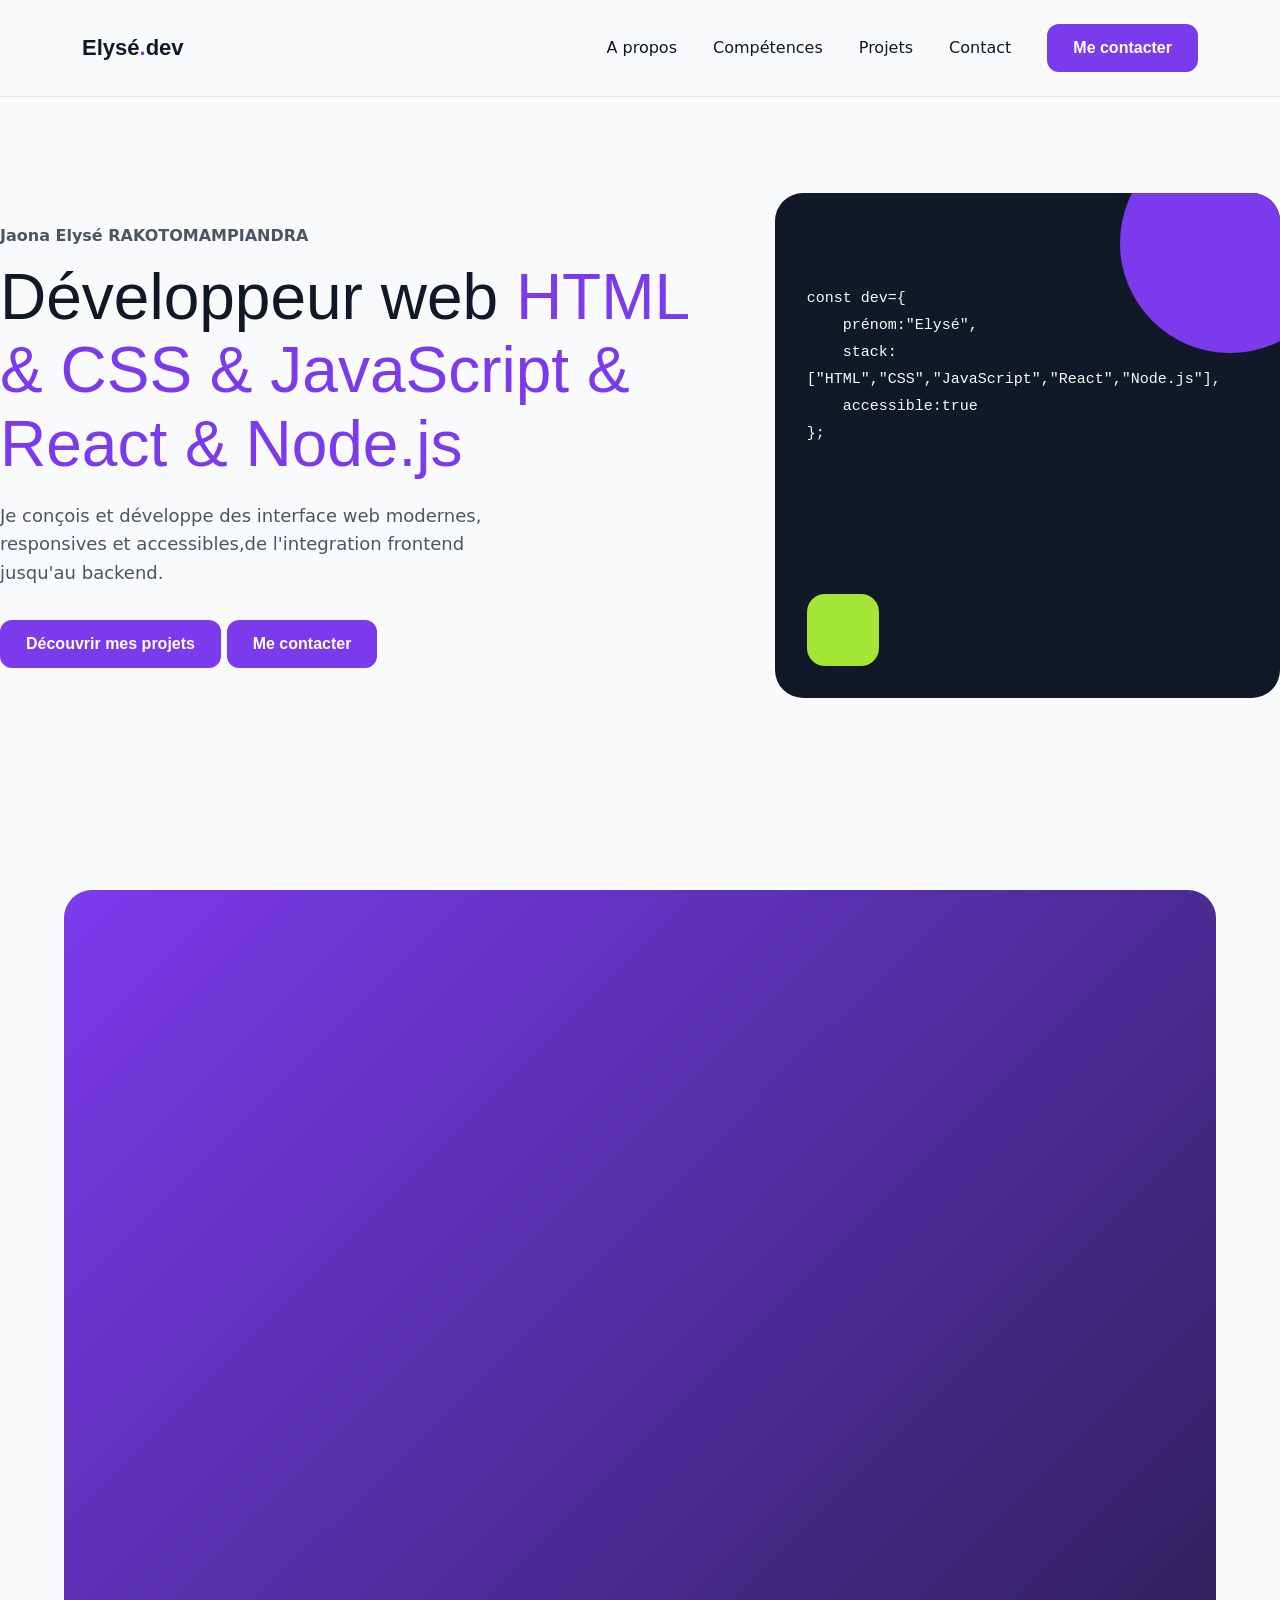
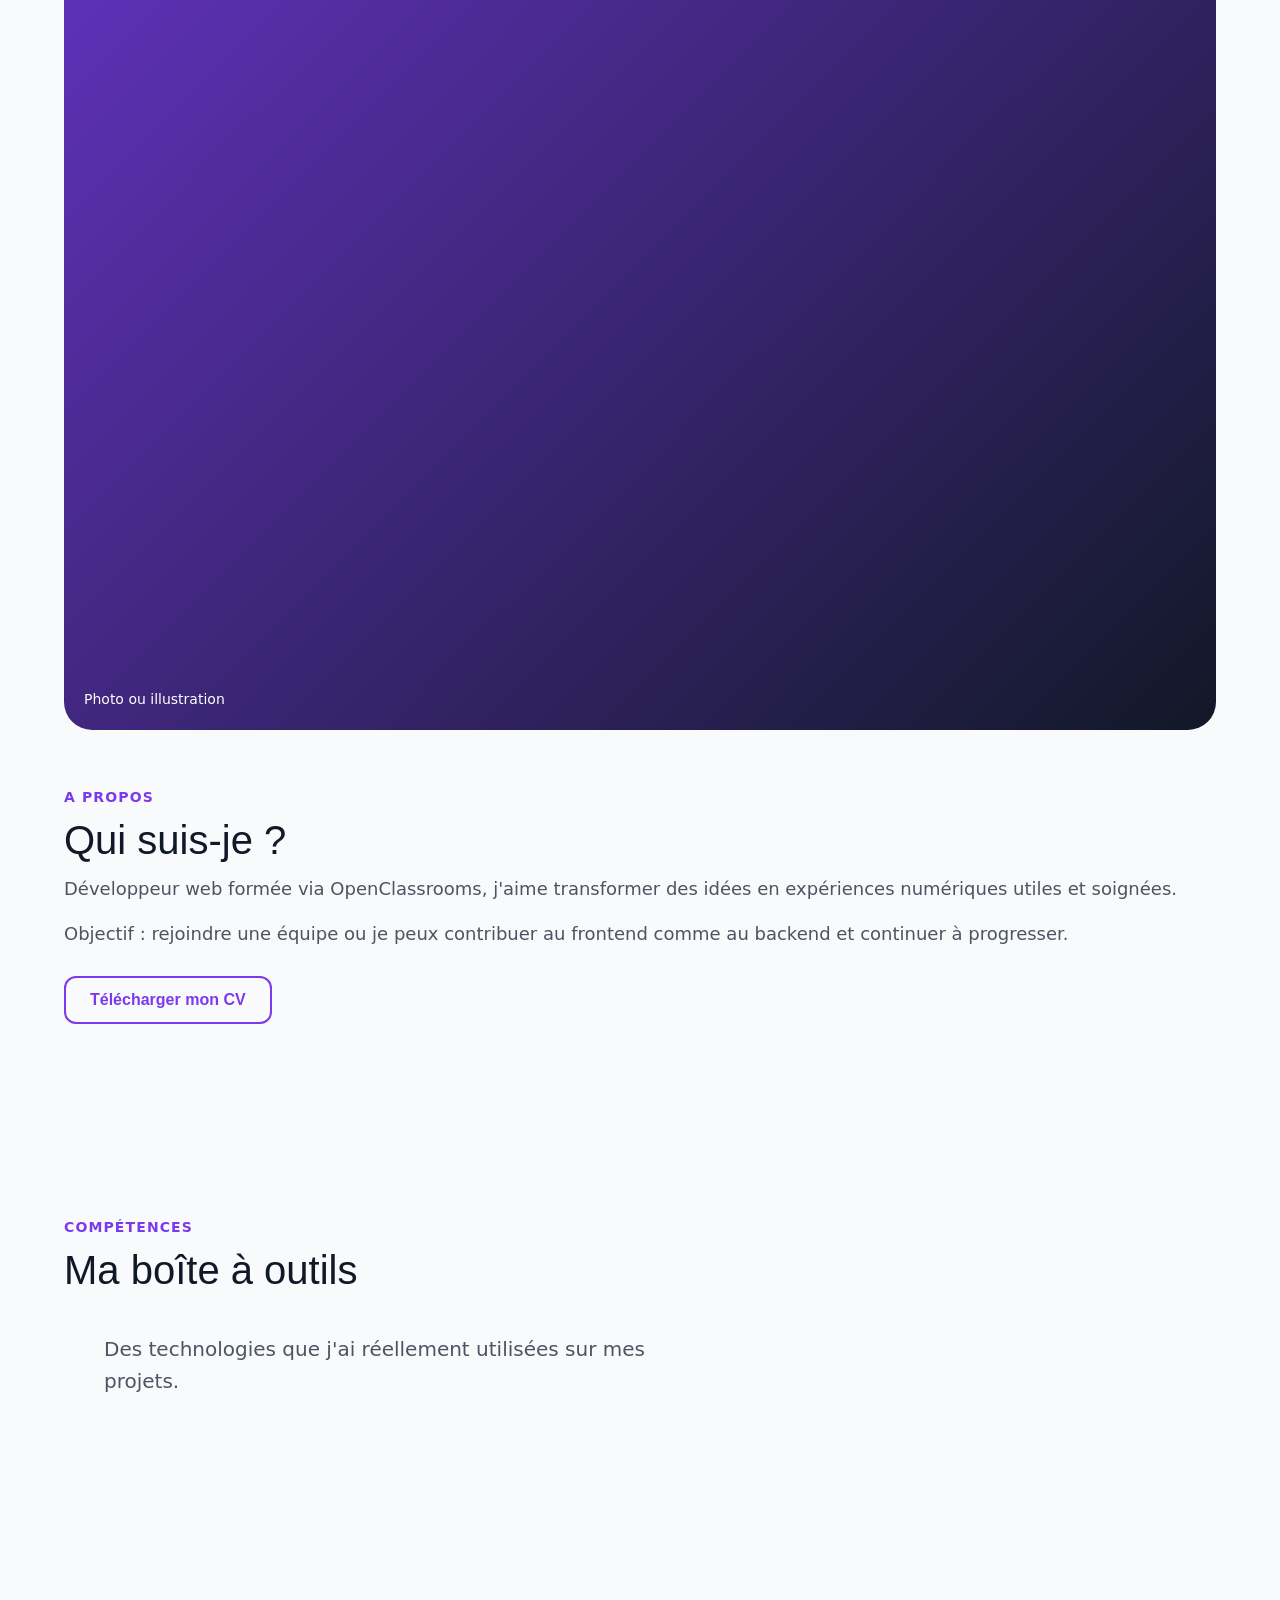
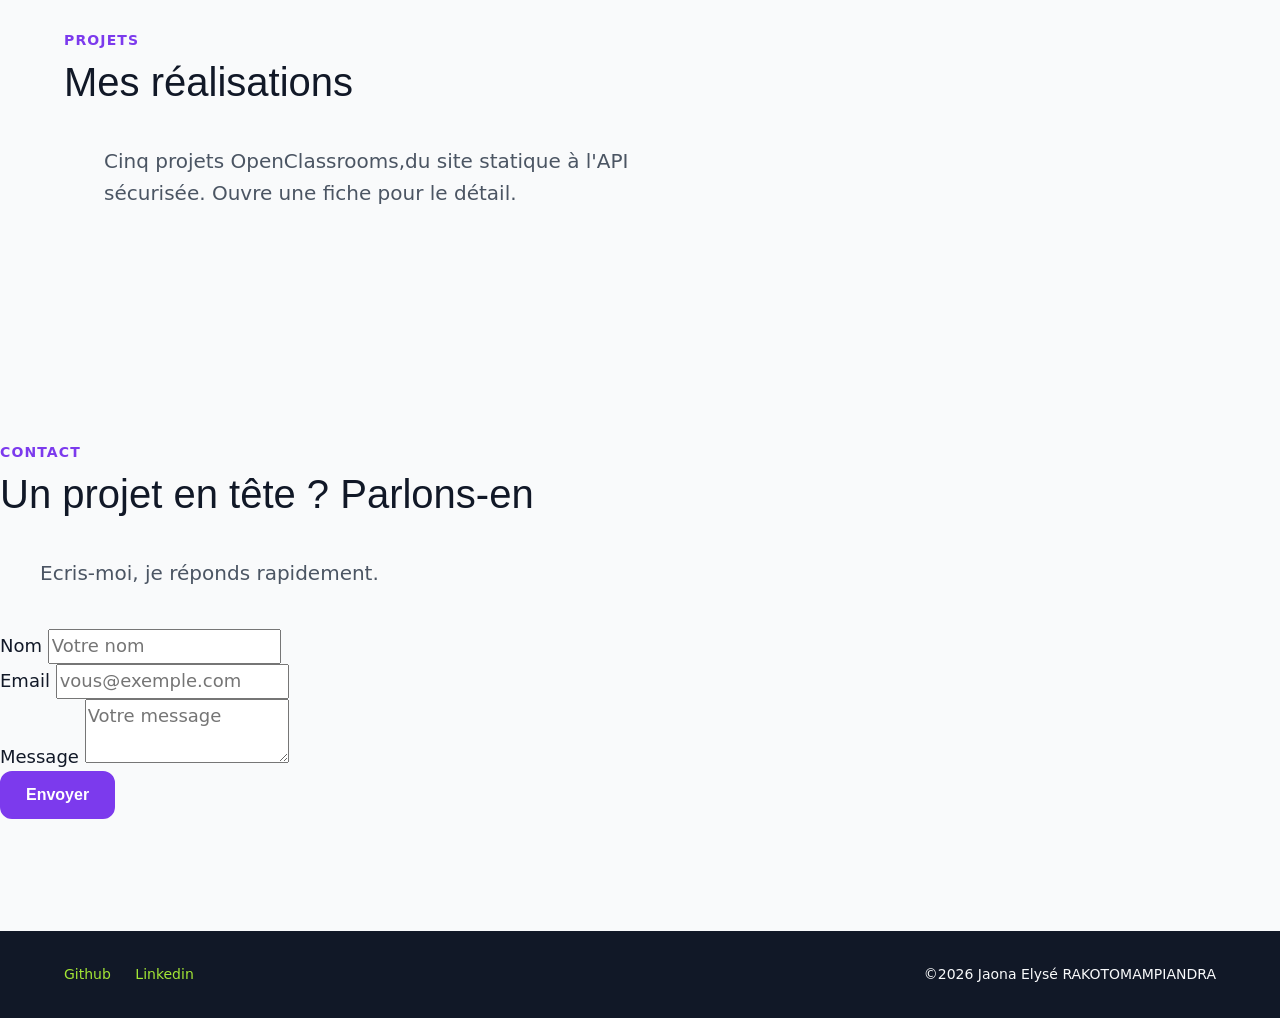
==== index.html @ 7fbf3d64 "first commit" ====
<!DOCTYPE html>
<html lang="fr">
<head>
    <meta charset="UTF-8">
    <meta name="viewport" content="width=device-width, initial-scale=1.0">
    <title>Elysé-Développeur web</title>
    <meta name="description" content="Portfolio d'Elysé,développeur web">
    <link href="https://cdn.jsdelivr.net/npm/bootstrap@5.3.8/dist/css/bootstrap.min.css" rel="stylesheet">
    <link rel="stylesheet" href="css/base.css">
    <link rel="stylesheet" href="css/variables.css">
    <link rel="stylesheet" href="css/layout.css">
    <link rel="stylesheet" href="css/components.css">
    <link rel="stylesheet" href="css/forms.css">
    <link rel="stylesheet" href="css/modal.css">
    <link rel="stylesheet" href="css/responsive.css">
    
</head>
<body>
    <nav class="navbar navbar-expand-lg portfolio-navbar sticky-top">
        <div class="container">
            <a class="navbar-brand-logo" href="#top">
                Elysé<i>.</i>dev
            </a>
            <button class="navbar-toggler burger" id="burger" 
            type="button" data-bs-toggle="collapse"
            data-bs-target="#links"
            aria-controls="links"
            aria-expanded="false"
            aria-label="Ouvrir le menu">
            <span class="navbar-toggler-icon"></span>
        </button>

        <div class="collapse navbar-collapse links" id="links">
            <div class="navbar-nav ms-auto align-items-lg-center">
                <a class="nav-link" href="#about">A propos</a>
                <a class="nav-link" href="#skills">Compétences</a>
                <a class="nav-link" href="#projects">Projets</a>
                <a class="nav-link" href="#contact">Contact</a>
                <a class="btn p nav-contact" href="#contact">Me contacter</a>
            </div>
        </div>
        </div>
    </nav>

    <!--Contenu de la page-->
    <main id="top">
        <section class="hero">
            <div class="row align-items-center g-5">
                <div class="col-lg-7">
                    <div class="name">Jaona Elysé RAKOTOMAMPIANDRA</div>
                    <h1>Développeur web
                    <span>HTML &amp; CSS &amp; JavaScript &amp; React &amp; Node.js</span>
                </h1>
                <p>
                    Je conçois et développe des interface web modernes,
                    responsives et accessibles,de l'integration frontend
                    jusqu'au backend.
                </p>
                <div class="cta">
                    <a class="btn p" href="#projects">
                        Découvrir mes projets
                    </a>
                    <a class="btn p" href="#contact">
                       Me contacter
                    </a>
                </div>
                </div>
            <div class="col-lg-5">
                <div class="art" aria-hidden="true">
                    <div class="c1"></div>
                    <div class="c2"></div>
                    <pre>const dev={ 
    prénom:"Elysé",
    stack:["HTML","CSS","JavaScript","React","Node.js"],
    accessible:true
};</pre>
                    </pre>
                </div>
            </div>

            </div>
        </section>
        <section id="about">
            <div class="wrap about">
                <div class="photo">Photo ou illustration</div>
                <div>
                    <div class="eyebrow">A propos</div>
                    <h2>Qui suis-je ?</h2>
                    <p>
                        Développeur web formée via OpenClassrooms,
                        j'aime transformer des idées en expériences numériques
                        utiles et soignées.
                    </p>
                    <p>
                        Objectif : rejoindre une équipe ou je peux contribuer
                        au frontend comme au backend et continuer à progresser.
                    </p>
                    <a class="btn s cv" href="assets/cv/cv_elysé.pdf" download>Télécharger
                        mon CV
                    </a>
                </div>
            </div>
        </section>
        <section id="skills">
            <div class="wrap">
                <div class="eyebrow">Compétences</div>
                <h2>Ma boîte à outils</h2>
                <p class="lead">
                    Des technologies que j'ai réellement utilisées
                    sur mes projets.
                </p>
                <div class="grid4" id="skills-grid"></div>
            </div>
        </section>
        <section id="projects">
            <div class="wrap">
                <div class="eyebrow">Projets</div>
                <h2>Mes réalisations</h2>
                <p class="lead">
                    Cinq projets OpenClassrooms,du site statique à l'API sécurisée.
                    Ouvre une fiche pour le détail.
                </p>
                <div class="grid3" id="projects-grid"></div>
            </div>
        </section>
        <section id="contact">
            <div class="eyebrow">Contact</div>
            <h2>Un projet en tête ? Parlons-en</h2>
            <p class="lead">
                Ecris-moi, je réponds rapidement.
            </p>
            <form id="contact-form" novalidate>
                <div>
                    <label for="n">Nom</label>
                    <input id="n" name="nom" placeholder="Votre nom"
                    autocomplete="name"
                    required>
                    <small class="err" id="n-err"></small>
                </div>
                <div>
                    <label for="e">Email</label>
                    <input id="e" name="email" type="email" 
                    placeholder="vous@exemple.com"

                    autocomplete="email" required>
                    <small class="err" id="n-err"></small>
                     </div>
                    <div>
                        <label for="m">Message</label>
                        <textarea id="m" name="message" placeholder="Votre message"
                        required></textarea>
                         <small class="err" id="n-err"></small>
                         </div>
                         <button class="btn p" type="submit">Envoyer</button>
                         <p class="form-msg" id="form-msg"
                         role="status" aria-live="polite"></p>
            </form>

        </section>
    </main>
    <footer>
        <div class="wrap">
            <div>
                <a href="https://github.com/Elyse234" id="link-github">Github</a>
                <a href="https://www.linkedin.com/in/elysé-rakotomampiandra-4850471a1/" id="link-linkedin">Linkedin</a>
            </div>
            <div>
                ©<span id="year">2026</span> Jaona Elysé RAKOTOMAMPIANDRA
            </div>
        </div>
    </footer>
    <dialog id="project-dialog" aria-labelledby="dialog-title">
        <button class="dialog-close"
        id="dialog-close" type="button" aria-label="Fermer la fiche">
    x</button>
    <div id="dialog-body"></div>
    </dialog>
     <script src="js/data.js"></script>
    <script src="js/main.js"></script>
    <script src="https://cdn.jsdelivr.net/npm/bootstrap@5.3.8/dist/js/bootstrap.bundle.min.js"></script>
</body>
</html>
---- css/base.css ----
*{
    box-sizing:border-box;
}
html{
    scroll-behavior: smooth;
    scroll-padding-top: 90px;
}
body{
    margin:0;
    background: var(--bg);
    color:var(--ink);
    font:18px/1.6 Inter,system-ui,sans-serif;
}
h1,h2,h3,h4,p{
    margin-top:0
}
h1,h2,h3{
    font-family: "Space Grotesk",Inter,sans-serif;
    line-height:1.15;
}
h1{
    font-size:64px;
    margin-bottom: 20px;
}
h1 span{
   color:var(--accent) 
}
h2{
    font-size: 40px;
    margin-bottom: 12px;
}
h3{
    font-size: 24px;
    margin-bottom: 12px;
}
section{
    padding:96px 0;
}
:focus-visible{
    outline:3px solid var(--accent);
    outline-offset:3px;
}
.eyebrow{
    margin-bottom:8px;
    color:var(--accent);
    font-size:14px;
    font-weight:600;
    letter-spacing: .08em;
    text-transform: uppercase;
}
.lead{
    max-width: 620px;
    margin: 40px;
    color:var(--muted)
}
---- css/variables.css ----
:root{
--ink:#111827;
--accent:#7C3AED;
--lime:#A3E635;
--bg:#F9FAFB;
--card:#FFFFFF;
--muted:#4B5563;
--line:#E5E7EB;
--danger:#B91C1C;
--blue:#111827;

}
@media(prefers-color-scheme: dark){
    :root:not([data-theme="light"]){
    --ink:#F9FAFB;
    --bg:#0B1020;
    --muted:#A8B0C0;
    --line:#273049;
    --accent:#A78BFA;
    --danger:#FCA5A5;

    }
    :root:not([data-theme="dark"]){
    --ink:#F9FAFB;
    --bg:#0B1020;
    --muted:#A8B0C0;
    --line:#273049;
    --accent:#A78BFA;
    --danger:#FCA5A5;

    }
}
---- css/layout.css ----
.wrap{
    max-width:1200px;
    margin:0 auto;
    padding:0 24px;
}
.portfolio-navbar{
    min-height:80px;
    background: var(--bg);
    border-bottom:1px solid var(--line);
    z-index:1030;
}
.portfolio-navbar .container{
    min-height: 80px;
}
.portfolio-navbar .navbar-brand-logo{
    margin-right:0;
      color:var(--ink);
       font:700 22px "Space Grotesk",sans-serif;
       text-decoration:none;
}
.portfolio-navbar .navbar-brand-logo:hover{
    color:var(--ink)
}
.portfolio-navbar .navbar-brand-logo i{
    color:var(--accent);
    font-style:normal
}
.portfolio-navbar .navbar-nav{
    gap:20px
}
.portfolio-navbar .nav-link{
    padding:8px 0;
    color:var(--ink);
    font-size: 16px;
    font-weight:500;
    transition:color .2s ease;
}
.portfolio-navbar .nav-link:hover,
.portfolio-navbar .nav-link:focus
{color:var(--accent);
}
.portfolio-navbar .nav-contact{
    margin-left:8px;
}
.portfolio-navbar .navbar-toggler{
    padding:10px;
    border:1px solid var(--line);
    border-radius: 12px;
    background:var(--card);
}
.portfolio-navbar .navbar-toggler:focus{
    box-shadow: 0 0 0 3px rgb(124 58 237/20%);
}
.hero .container{
    position: relative;
}
.hero .row{
    min-height: 420px;
}
.name{
margin-bottom:12px;
color:var(--muted);
font-size:16px;
font-weight: 600;
    }

.hero p{
    max-width:540px;
    margin-bottom:32px;
    color:var(--muted)
}
.art{
    position:relative;
    overflow:hidden;
    aspect-ratio:1/1;
    padding: 32px;
    border-radius: 28px;
    background:#111827;
    color:#F9FAFB;
    font:500 15px/1.8 ui-monospace,Menlo,monospace;
}
.art .c1{
    position:absolute;
    top: -60px;
    right:-60px;
    width: 220px;
    height:220px;
    border-radius: 50%;
    background: var(--accent);
}
.art .c2{
    position:absolute;
    bottom:32px;
    left:32px;
    width:72px;
    height:72px;
    border-radius: 18px;
    background: var(--lime);
}
.art pre{
    position: relative;
    z-index:1;
    margin-top:60px;
    color:inherit;
    font:inherit;
    white-space:pre-wrap;
}
.about{
    display:grid;
    grid-template: .8fr 1.2fr;
    align-items:center;
    gap:56px;
}
.about p{
    margin-bottom:16px;
    color:var(--muted);

}
.cv{
    margin-top:12px
}
.photo{
    display:flex;
    align-items:flex-end;
    aspect-ratio:4/5;
    padding:20px;
    border-radius:28px;
    background:linear-gradient(135deg,var(--accent),#111827);
    color:var(--card);
    font-size:14px

}
footer{
    padding:32px 0;
    color:var(--bg);
    background:#111827 ;
    font-size:14px;
}
footer .wrap{
    display:flex;
    flex-wrap:wrap;
    justify-content: space-between;
    gap:16px
}
footer a{
    margin-right:20px;
    color:var(--lime);
    text-decoration:none;
}
footer a:hover{
    color:var(--card)
}
---- css/components.css ----
.btn{
    display:inline-flex;
    align-items: center;
    justify-content: center;
    min-height:48px;
    padding:0 24px;
    border:2px solid var(--accent);
    border-radius: 12px;
    cursor: pointer;
    font:600 16px Inter,sans-serif;
    text-decoration:none;
    transition:background-color .2s ease,color .2s,transform .2s ease;
}
.btn:hover{
    transform: translateY(-2px)
}
.btn.p{
    border-color: var(--accent);
    background-color: var(--accent);
    color:var(--card)
}
.btn.p:hover{
    border-color: #6D28D9;
    background-color: #6D28D9;
    color:var(--card)}
.btn.s{
    background: transparent;
     color:var(--accent)}
.btn.s:hover{
    background: var(--accent);
     color:var(--card)}
.tags{
    display:inline-block;
    margin:0 6px 8px 0;
    padding:4 12px;
    border:1px solid var(--line);
    border-radius: 999px;
    background: var(--bg);
    font-size:14px;
    font-weight:500
}
.tag.d{
    border-color:var(--blue) ;
    background: var(--blue);
    color:var(--lime)
}
.grid4{
    display:grid;
    grid-template-columns: repeat(4,minmax(0,1fr));
    gap:24px;

}
.grid3{
display: grid;
grid-template-columns: repeat(3,minmax(0,1fr));
  gap:24px;
}
.card{
    padding:24px;
    border:1px solid var(--line);
    border-radius: 20px;
    background: var(--card);
    color: var(--ink);
}
.proj{
    display:flex;
    flex-direction: column;
    overflow: hidden;
    padding:0;
}
.shot{
    display:flex;
    align-items:center;
justify-content: center;
height:180px ;
overflow: hidden;
background: linear-gradient(135deg,#EDE9FE,#DDD6FE);
color:var(--accent);
font-size:14px;
font-weight:600

}
.shot img{
    width:100%;
    height: 100%;
    object-fit:cover;
}
.shot.k{
background:linear-gradient(135deg,var(--blue),#374151);
color:var(--lime)
}
.pb{
    display: flex;
    flex:1;
    padding: 24px;
}
.pb p{
   margin-top:12px;
   color:var(--muted);
   font-size:16px;

}
.res{
    margin-bottom:12px;
    color:var(--accent);
    font-size:14px;
    font-weight: 600;
}
.pl{
    display:flex;
    gap:20px;
    margin-top:auto;
    font-size:16px;
    font-weight: 600;
}
.pl a{
    color:var(--accent)
}
.linkb{
    padding: 0;
    border:0;
    background:none;
    color:var(--accent);
    cursor:pointer;
    font:600 16px Inter,sans-serif;
    text-decoration: underline;
    text-underline-offset:3px;
}
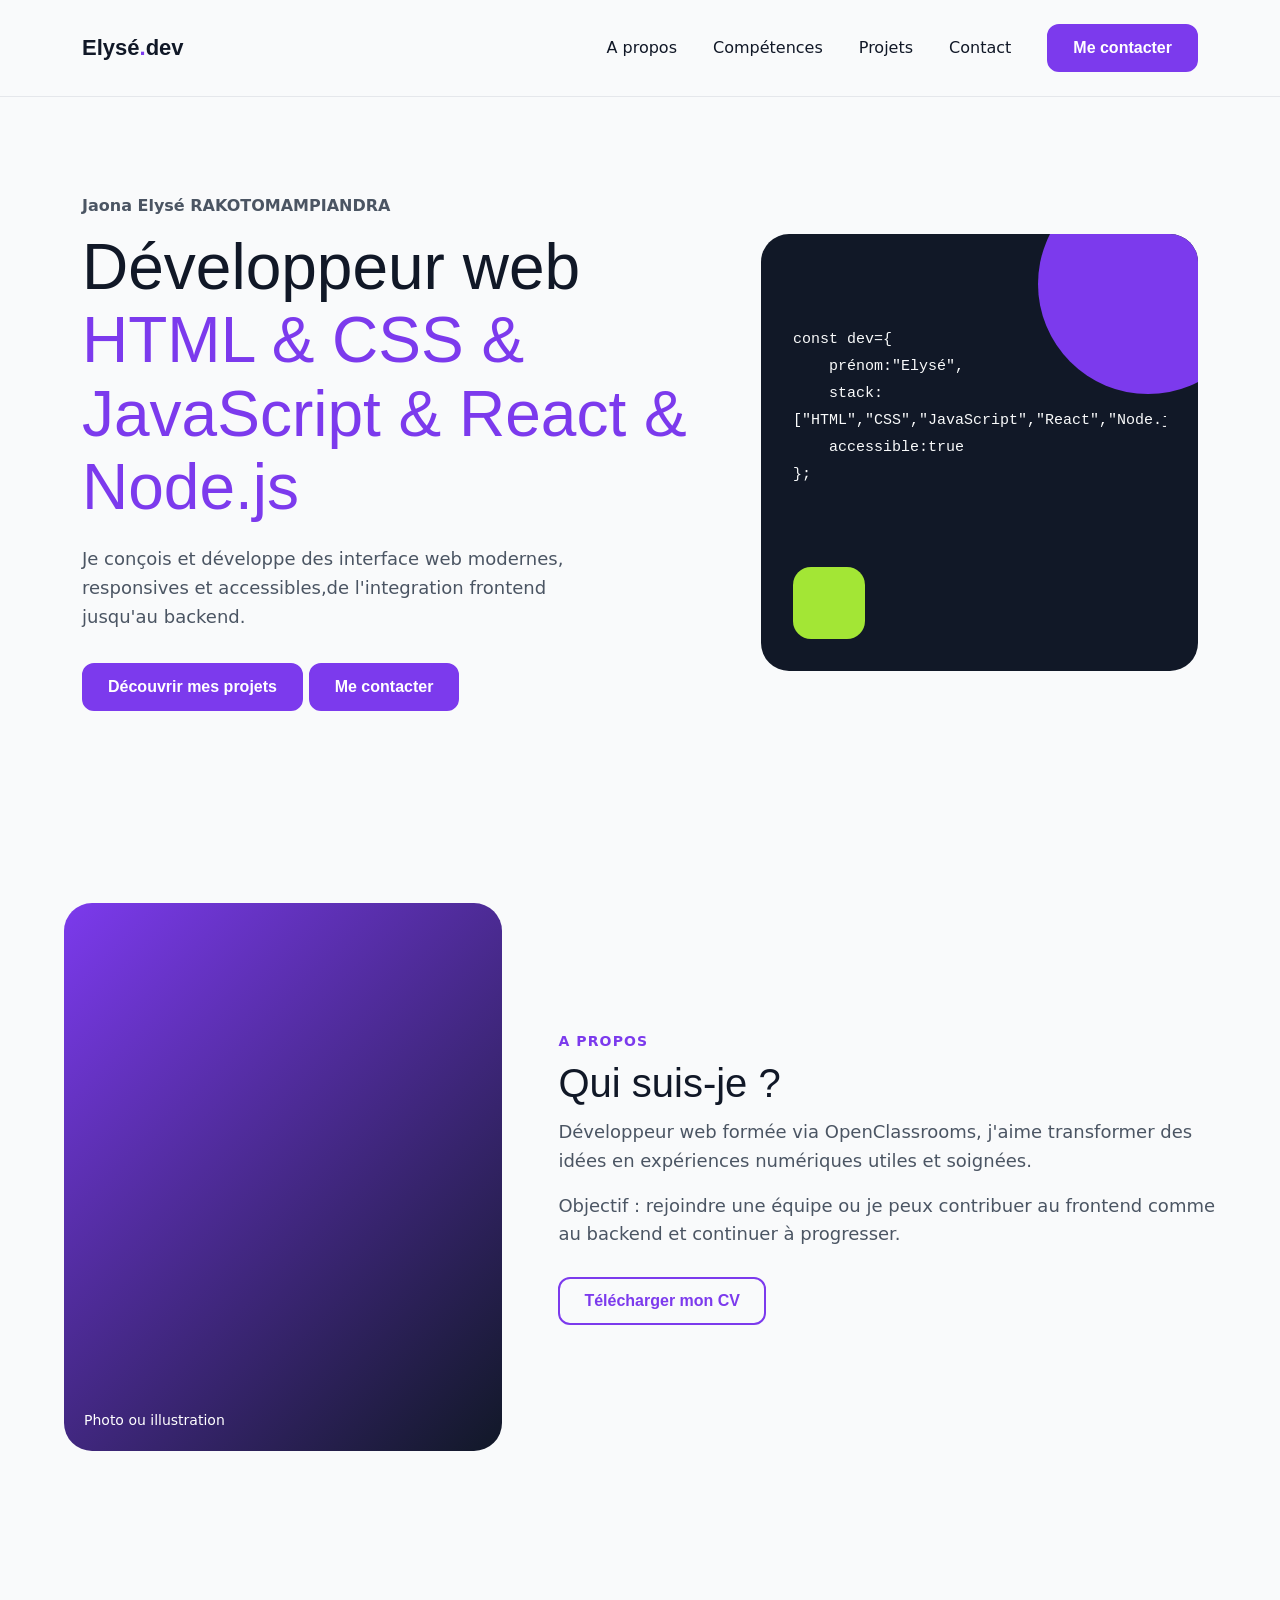
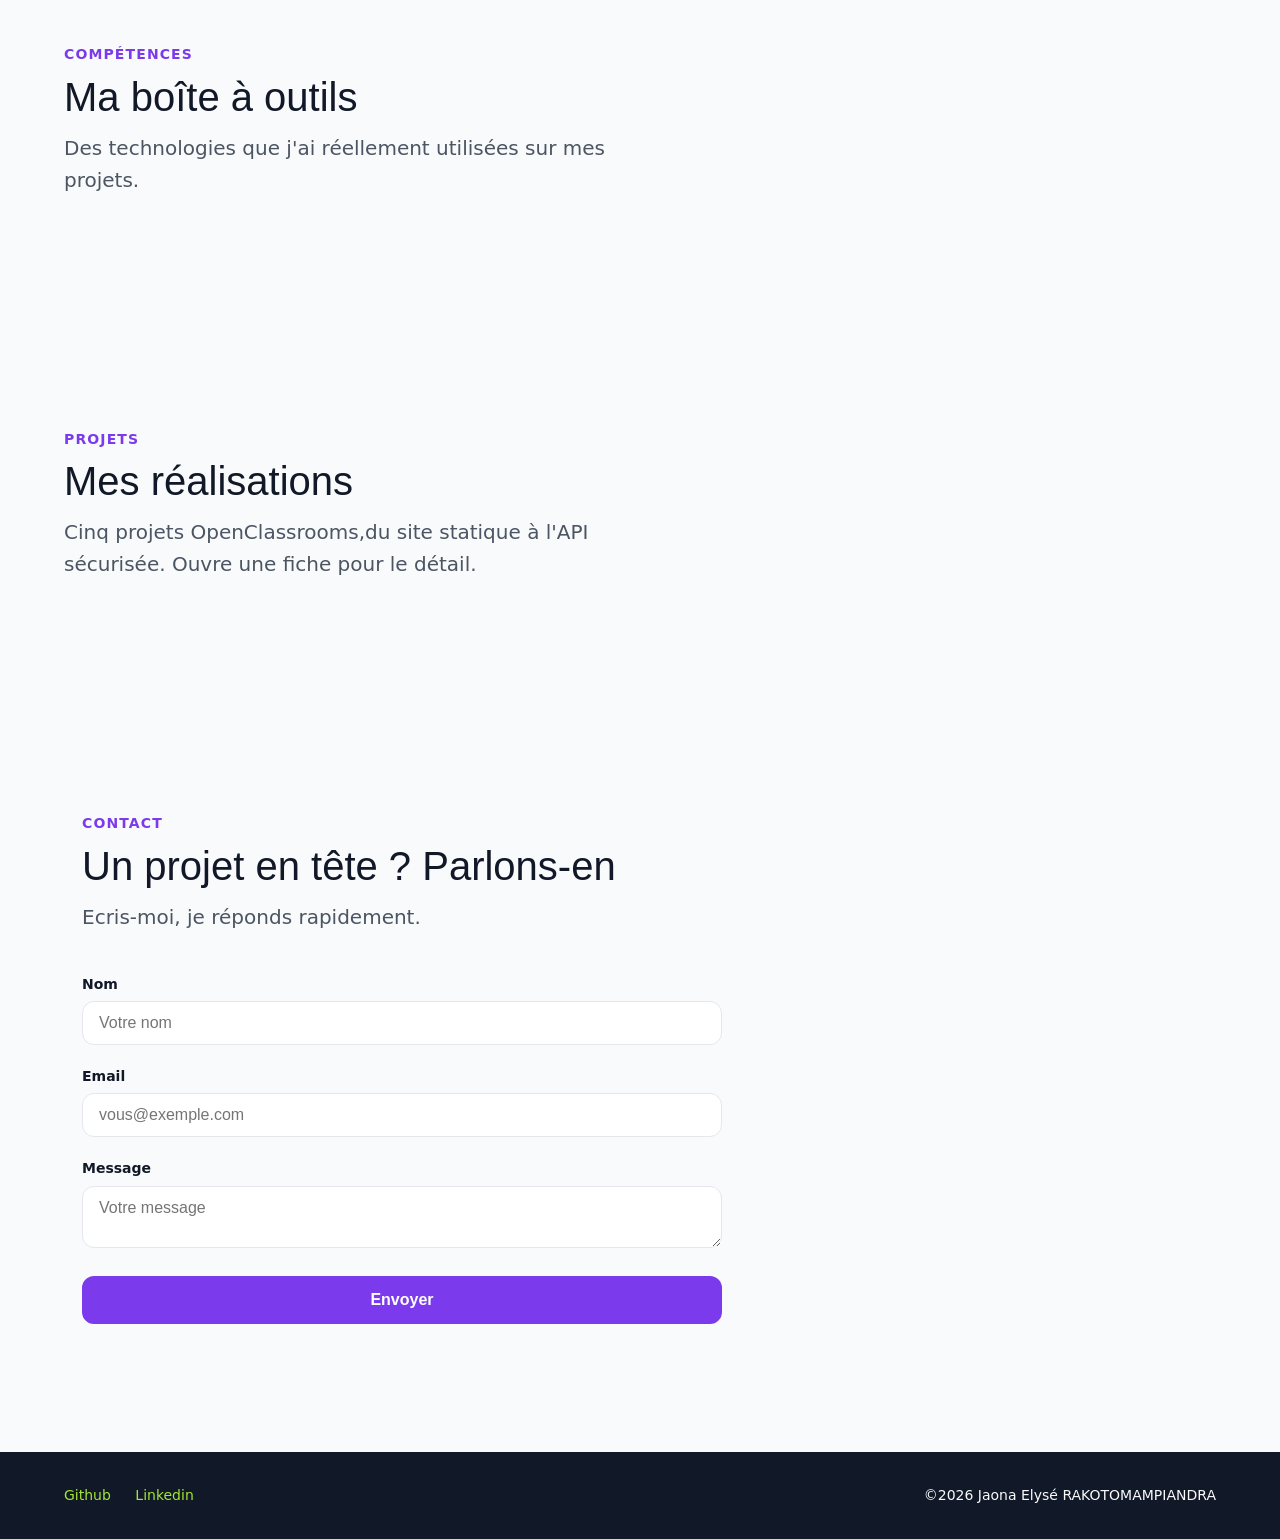
==== commit 854f5c2a: "forms.css, modal,css,data..js,main.js" ====
--- a/index.html
+++ b/index.html
@@ -18,7 +18,7 @@
 <body>
     <nav class="navbar navbar-expand-lg portfolio-navbar sticky-top">
         <div class="container">
-            <a class="navbar-brand-logo" href="#top">
+            <a class="navbar-brand logo" href="#top">
                 Elysé<i>.</i>dev
             </a>
             <button class="navbar-toggler burger" id="burger" 
@@ -45,6 +45,7 @@
     <!--Contenu de la page-->
     <main id="top">
         <section class="hero">
+            <div class="container">
             <div class="row align-items-center g-5">
                 <div class="col-lg-7">
                     <div class="name">Jaona Elysé RAKOTOMAMPIANDRA</div>
@@ -77,7 +78,7 @@
                     </pre>
                 </div>
             </div>
-
+            </div>
             </div>
         </section>
         <section id="about">
@@ -123,6 +124,7 @@
                 <div class="grid3" id="projects-grid"></div>
             </div>
         </section>
+        <div class="container">
         <section id="contact">
             <div class="eyebrow">Contact</div>
             <h2>Un projet en tête ? Parlons-en</h2>
@@ -157,6 +159,7 @@
             </form>
 
         </section>
+        </div>
     </main>
     <footer>
         <div class="wrap">
--- a/css/base.css
+++ b/css/base.css
@@ -1,55 +1,68 @@
-*{
-    box-sizing:border-box;
+/* Styles de base et typographie */
+* {
+  box-sizing: border-box;
 }
-html{
-    scroll-behavior: smooth;
-    scroll-padding-top: 90px;
+
+html {
+  scroll-behavior: smooth;
+  scroll-padding-top: 90px;
 }
-body{
-    margin:0;
-    background: var(--bg);
-    color:var(--ink);
-    font:18px/1.6 Inter,system-ui,sans-serif;
+
+body {
+  margin: 0;
+  background: var(--bg);
+  color: var(--ink);
+  font: 18px/1.6 Inter, system-ui, sans-serif;
 }
-h1,h2,h3,h4,p{
-    margin-top:0
+
+h1, h2, h3, h4, p {
+  margin-top: 0;
 }
-h1,h2,h3{
-    font-family: "Space Grotesk",Inter,sans-serif;
-    line-height:1.15;
+
+h1, h2, h3 {
+  font-family: "Space Grotesk", Inter, sans-serif;
+  line-height: 1.15;
 }
-h1{
-    font-size:64px;
-    margin-bottom: 20px;
+
+h1 {
+  font-size: 64px;
+  margin-bottom: 20px;
 }
-h1 span{
-   color:var(--accent) 
+
+h1 span {
+  color: var(--accent);
 }
-h2{
-    font-size: 40px;
-    margin-bottom: 12px;
+
+h2 {
+  font-size: 40px;
+  margin-bottom: 12px;
 }
-h3{
-    font-size: 24px;
-    margin-bottom: 12px;
+
+h3 {
+  font-size: 24px;
+  margin-bottom: 12px;
 }
-section{
-    padding:96px 0;
+
+section {
+  padding: 96px 0;
 }
-:focus-visible{
-    outline:3px solid var(--accent);
-    outline-offset:3px;
+
+:focus-visible {
+  outline: 3px solid var(--accent);
+  outline-offset: 3px;
 }
-.eyebrow{
-    margin-bottom:8px;
-    color:var(--accent);
-    font-size:14px;
-    font-weight:600;
-    letter-spacing: .08em;
-    text-transform: uppercase;
+
+.eyebrow {
+  margin-bottom: 8px;
+  color: var(--accent);
+  font-size: 14px;
+  font-weight: 600;
+  letter-spacing: .08em;
+  text-transform: uppercase;
 }
-.lead{
-    max-width: 620px;
-    margin: 40px;
-    color:var(--muted)
-}+
+.lead {
+  max-width: 620px;
+  margin-bottom: 40px;
+  color: var(--muted);
+}
--- a/css/layout.css
+++ b/css/layout.css
@@ -12,16 +12,16 @@
 .portfolio-navbar .container{
     min-height: 80px;
 }
-.portfolio-navbar .navbar-brand-logo{
+.portfolio-navbar .logo{
     margin-right:0;
       color:var(--ink);
        font:700 22px "Space Grotesk",sans-serif;
        text-decoration:none;
 }
-.portfolio-navbar .navbar-brand-logo:hover{
+.portfolio-navbar .logo:hover{
     color:var(--ink)
 }
-.portfolio-navbar .navbar-brand-logo i{
+.portfolio-navbar .logo i{
     color:var(--accent);
     font-style:normal
 }
@@ -50,6 +50,24 @@
 }
 .portfolio-navbar .navbar-toggler:focus{
     box-shadow: 0 0 0 3px rgb(124 58 237/20%);
+}
+.portfolio-navbar .navbar-toggler-icon {
+  position: relative;
+  display: block;
+  width: 22px;
+  height: 18px;
+  background-image: none;
+  border-top: 2px solid var(--ink);
+  border-bottom: 2px solid var(--ink);
+}
+
+.portfolio-navbar .navbar-toggler-icon::after {
+  position: absolute;
+  top: 6px;
+  left: 0;
+  width: 100%;
+  border-top: 2px solid var(--ink);
+  content: "";
 }
 .hero .container{
     position: relative;
@@ -107,7 +125,7 @@
 }
 .about{
     display:grid;
-    grid-template: .8fr 1.2fr;
+    grid-template-columns: .8fr 1.2fr;
     align-items:center;
     gap:56px;
 }
@@ -134,6 +152,7 @@
     padding:32px 0;
     color:var(--bg);
     background:#111827 ;
+    color: #F9FAFB;
     font-size:14px;
 }
 footer .wrap{
--- a/css/components.css
+++ b/css/components.css
@@ -1,128 +1,154 @@
-.btn{
-    display:inline-flex;
-    align-items: center;
-    justify-content: center;
-    min-height:48px;
-    padding:0 24px;
-    border:2px solid var(--accent);
-    border-radius: 12px;
-    cursor: pointer;
-    font:600 16px Inter,sans-serif;
-    text-decoration:none;
-    transition:background-color .2s ease,color .2s,transform .2s ease;
+/* Boutons */
+.btn {
+  display: inline-flex;
+  align-items: center;
+  justify-content: center;
+  min-height: 48px;
+  padding: 0 24px;
+  border: 2px solid var(--accent);
+  border-radius: 12px;
+  cursor: pointer;
+  font: 600 16px Inter, sans-serif;
+  text-decoration: none;
+  transition: background-color .2s ease, color .2s ease, transform .2s ease;
 }
-.btn:hover{
-    transform: translateY(-2px)
+
+.btn:hover {
+  transform: translateY(-2px);
 }
-.btn.p{
-    border-color: var(--accent);
-    background-color: var(--accent);
-    color:var(--card)
+
+.btn.p {
+  border-color: var(--accent);
+  background: var(--accent);
+  color: #FFFFFF;
 }
-.btn.p:hover{
-    border-color: #6D28D9;
-    background-color: #6D28D9;
-    color:var(--card)}
-.btn.s{
-    background: transparent;
-     color:var(--accent)}
-.btn.s:hover{
-    background: var(--accent);
-     color:var(--card)}
-.tags{
-    display:inline-block;
-    margin:0 6px 8px 0;
-    padding:4 12px;
-    border:1px solid var(--line);
-    border-radius: 999px;
-    background: var(--bg);
-    font-size:14px;
-    font-weight:500
+
+.btn.p:hover {
+  border-color: #6D28D9;
+  background: #6D28D9;
+  color: #FFFFFF;
 }
-.tag.d{
-    border-color:var(--blue) ;
-    background: var(--blue);
-    color:var(--lime)
+
+.btn.s {
+  background: transparent;
+  color: var(--accent);
 }
-.grid4{
-    display:grid;
-    grid-template-columns: repeat(4,minmax(0,1fr));
-    gap:24px;
 
+.btn.s:hover {
+  background: var(--accent);
+  color: #FFFFFF;
 }
-.grid3{
-display: grid;
-grid-template-columns: repeat(3,minmax(0,1fr));
-  gap:24px;
+
+/* Tags */
+.tag {
+  display: inline-block;
+  margin: 0 6px 8px 0;
+  padding: 4px 12px;
+  border: 1px solid var(--line);
+  border-radius: 999px;
+  background: var(--bg);
+  font-size: 14px;
+  font-weight: 500;
 }
-.card{
-    padding:24px;
-    border:1px solid var(--line);
-    border-radius: 20px;
-    background: var(--card);
-    color: var(--ink);
+
+.tag.d {
+  border-color: #111827;
+  background: #111827;
+  color: #A3E635;
 }
-.proj{
-    display:flex;
-    flex-direction: column;
-    overflow: hidden;
-    padding:0;
+
+/* Grilles des compétences et projets */
+.grid4 {
+  display: grid;
+  grid-template-columns: repeat(4, minmax(0, 1fr));
+  gap: 24px;
 }
-.shot{
-    display:flex;
-    align-items:center;
-justify-content: center;
-height:180px ;
-overflow: hidden;
-background: linear-gradient(135deg,#EDE9FE,#DDD6FE);
-color:var(--accent);
-font-size:14px;
-font-weight:600
 
+.grid3 {
+  display: grid;
+  grid-template-columns: repeat(3, minmax(0, 1fr));
+  gap: 24px;
 }
-.shot img{
-    width:100%;
-    height: 100%;
-    object-fit:cover;
+
+/* Cartes personnalisées */
+.card {
+  padding: 24px;
+  border: 1px solid var(--line);
+  border-radius: 20px;
+  background: var(--card);
+  color: var(--ink);
 }
-.shot.k{
-background:linear-gradient(135deg,var(--blue),#374151);
-color:var(--lime)
+
+.proj {
+  display: flex;
+  flex-direction: column;
+  overflow: hidden;
+  padding: 0;
 }
-.pb{
-    display: flex;
-    flex:1;
-    padding: 24px;
+
+.shot {
+  display: flex;
+  align-items: center;
+  justify-content: center;
+  height: 180px;
+  overflow: hidden;
+  background: linear-gradient(135deg, #EDE9FE, #DDD6FE);
+  color: #4C1D95;
+  font-size: 14px;
+  font-weight: 600;
 }
-.pb p{
-   margin-top:12px;
-   color:var(--muted);
-   font-size:16px;
 
+.shot img {
+  width: 100%;
+  height: 100%;
+  object-fit: cover;
 }
-.res{
-    margin-bottom:12px;
-    color:var(--accent);
-    font-size:14px;
-    font-weight: 600;
+
+.shot.k {
+  background: linear-gradient(135deg, #111827, #374151);
+  color: #A3E635;
 }
-.pl{
-    display:flex;
-    gap:20px;
-    margin-top:auto;
-    font-size:16px;
-    font-weight: 600;
+
+.pb {
+  display: flex;
+  flex: 1;
+  flex-direction: column;
+  padding: 24px;
 }
-.pl a{
-    color:var(--accent)
+
+.pb p {
+  margin-bottom: 12px;
+  color: var(--muted);
+  font-size: 16px;
 }
-.linkb{
-    padding: 0;
-    border:0;
-    background:none;
-    color:var(--accent);
-    cursor:pointer;
-    font:600 16px Inter,sans-serif;
-    text-decoration: underline;
-    text-underline-offset:3px;
-}+
+.res {
+  margin-bottom: 12px;
+  color: var(--accent);
+  font-size: 14px;
+  font-weight: 600;
+}
+
+.pl {
+  display: flex;
+  gap: 20px;
+  margin-top: auto;
+  font-size: 16px;
+  font-weight: 600;
+}
+
+.pl a {
+  color: var(--accent);
+}
+
+/* Liens de fiche projet */
+.linkbtn {
+  padding: 0;
+  border: 0;
+  background: none;
+  color: var(--accent);
+  cursor: pointer;
+  font: 600 16px Inter, sans-serif;
+  text-decoration: underline;
+  text-underline-offset: 3px;
+}
--- a/css/forms.css
+++ b/css/forms.css
@@ -0,0 +1,50 @@
+ .container{
+    position: relative;
+}
+#contact-form{
+    display:grid;
+    gap:16px;
+    max-width:640px
+}
+#contact-form label{
+    display:block;
+    margin-bottom: 6px;
+    font-size:14px;
+    font-weight:600;
+}
+#contact-form input,
+#contact-form textarea{
+    width:100%;
+    padding:12px 16px;
+    border:1px solid var(--line);
+    border-radius: 12px;
+    background:var(--card);
+    color:var(--ink);
+    font:16px Inter,sans-serif;
+}
+#contact-form input:focus,
+#contact-form textarea:focus{
+    outline:2px solid var(--accent);
+    outline-offset:1px;
+}
+#contact-form textarea{
+    min-height: height 140px;
+    resize:vertical
+}
+#contact-form input[aria-invalid="true"],
+#contact-form textarea[aria-invalid="true"]{
+    border-color:var(--danger);
+}
+.err{
+    display:block;
+    min-height:0;
+    margin-top:4px;
+    color:var(--danger);
+    font-size:14px;
+}
+.form-msg{
+    color:var(--accent);
+    font-weight:600;
+}
+
+
--- a/css/modal.css
+++ b/css/modal.css
@@ -0,0 +1,116 @@
+dialog{
+    width:min(820px,calc(100% -32px));
+    max-height:calc(100dvh -48px);
+    margin:auto;
+    padding:32px;
+    overflow:auto;
+    border:1px solid var(--line);
+    border-radius:24px;
+    background:var(--card);
+    color:var(--ink);
+
+}
+dialog::backdrop{
+    background:rgb(17 24 39/65%);
+}
+.dialog-close{
+    position:sticky;
+    top:0;
+    float:right;
+    width:44px;
+    height:44px;
+    margin:-12px -12px 0 0;
+    border:1px solid var(--line);
+    border-radius:12px;
+    background:var(--bg);
+    cursor:pointer;
+    font-size:26px;
+    line-height: 1;
+    
+}
+.fiche-sub{
+    margin-bottom:8px;
+    color:var(--muted);
+
+}
+.fiche-sec{
+    margin-top:20px;
+}
+.fiche-sec h4{
+    margin-bottom:6px;
+    color:var(--accent);
+    font:700 14px "Space Grotesk", sans-serif;
+    letter-spacing:.08em;
+    text-transform:uppercase;
+
+}
+.fiche-sec p{
+    margin-top:8px;
+    color:var(--muted);
+    font-size:15px;
+}
+.fiche-sec p:first-of-type{
+    margin-top:0;
+}
+.tech-row{
+    display:flex;
+    flex-wrap:wrap;
+}
+.tag.tech{
+    display:inline-flex;
+    align-items:center;
+    gap:8px;
+    padding:6px 12px;
+}
+.tag.tech img{
+    display:block
+}
+.scores{
+    display:grid;
+    grid-template-columns:repeat(4,minmax(0,1fr));
+    gap:12px;
+    margin-top:16px;
+}
+.score{
+    padding:12px;
+    border:1px solid var(--line);
+    border-radius:16px;
+    background:var(--bg);
+    text-align:center
+}
+.score b{
+    display:block;
+    color:var(--accent);
+    font:700 28px "Space Grotesk",sans-serif;
+
+}
+.scores span{
+    color:var(--muted);
+    font-size:13px;
+}
+.fiche-sec p.note{
+    margin:8px;
+    font-size:14px;
+}
+.caps{
+    display:grid;
+    grid-template-columns: repeat(auto-fill,minmax(220px,1fr));
+    gap:12px;
+}
+.caps figure{
+    margin:0;
+}
+.caps img{
+    display:block;
+    width:100%;
+    border:1px solid var(--line);
+    border-radius:12px;
+
+}
+.caps figcaption{
+    margin-top:6px;
+    color:var(--muted);
+    font-size:13px;
+}
+
+
